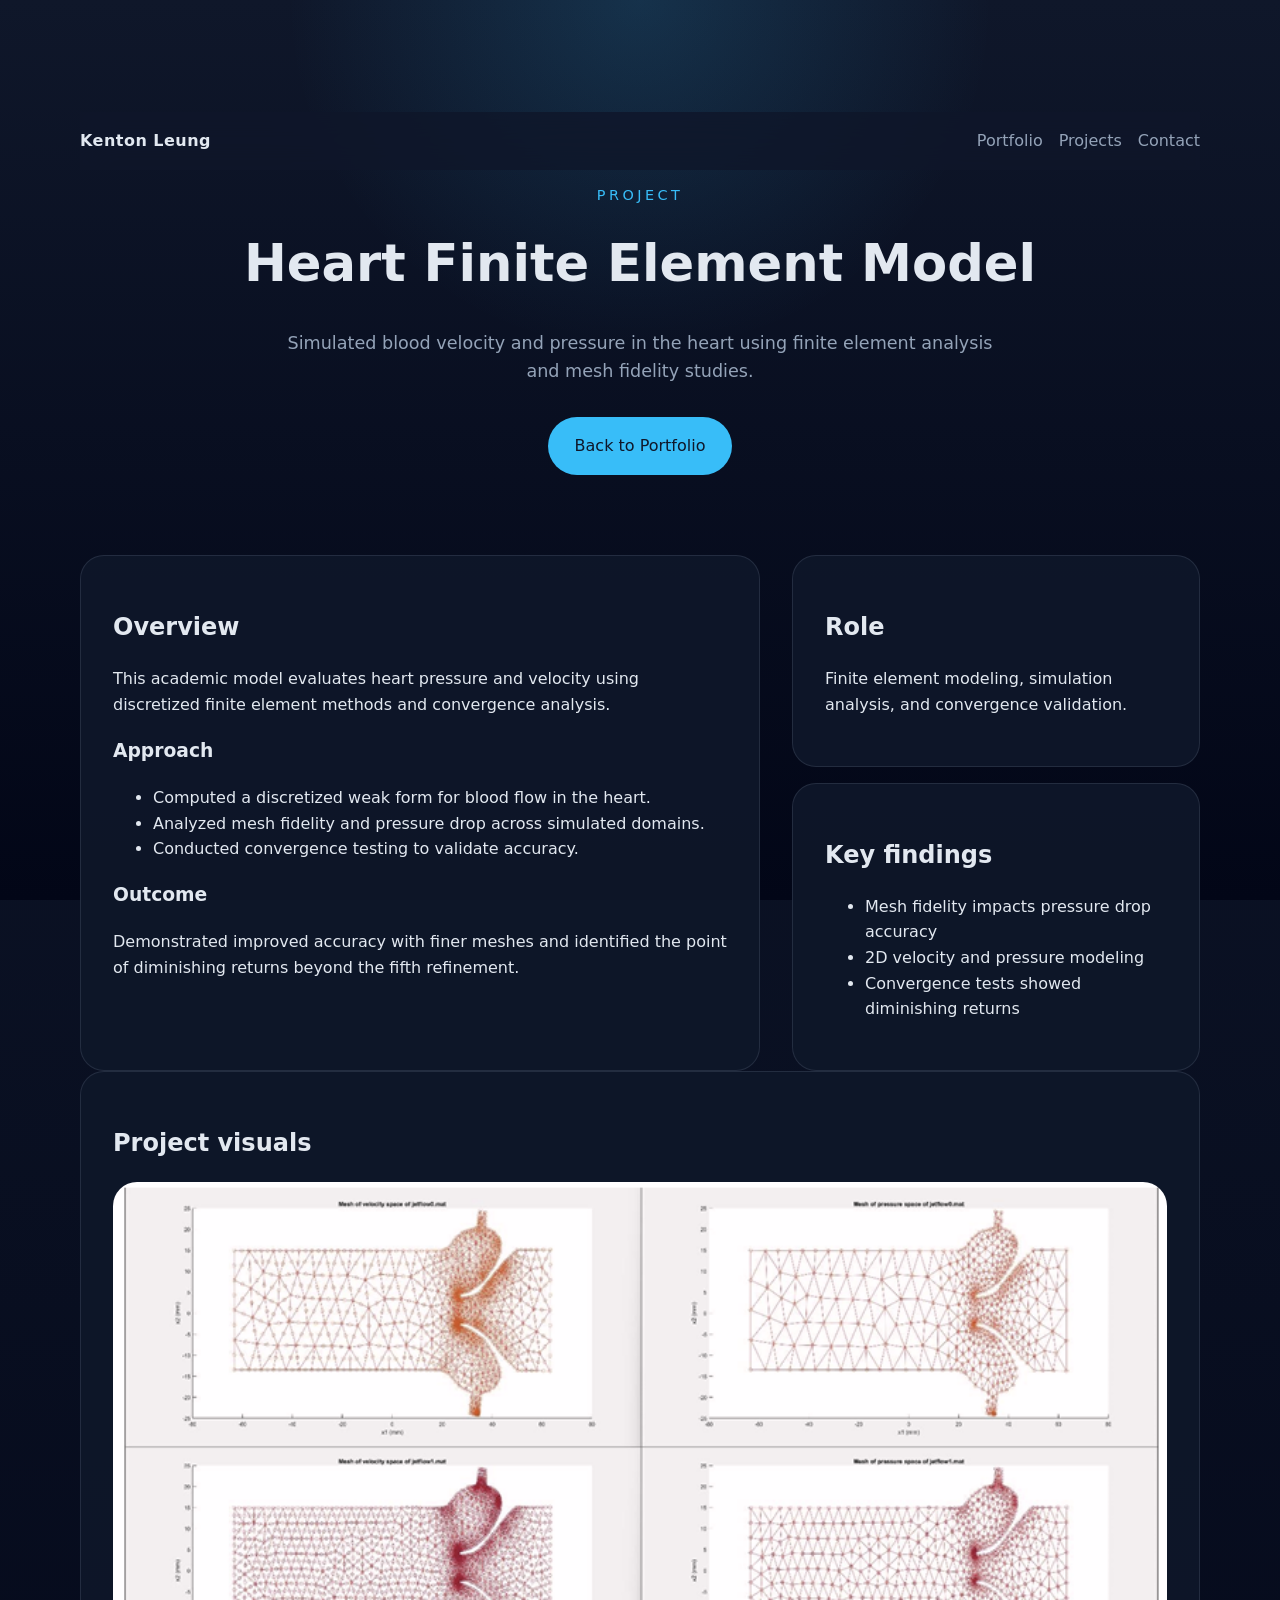
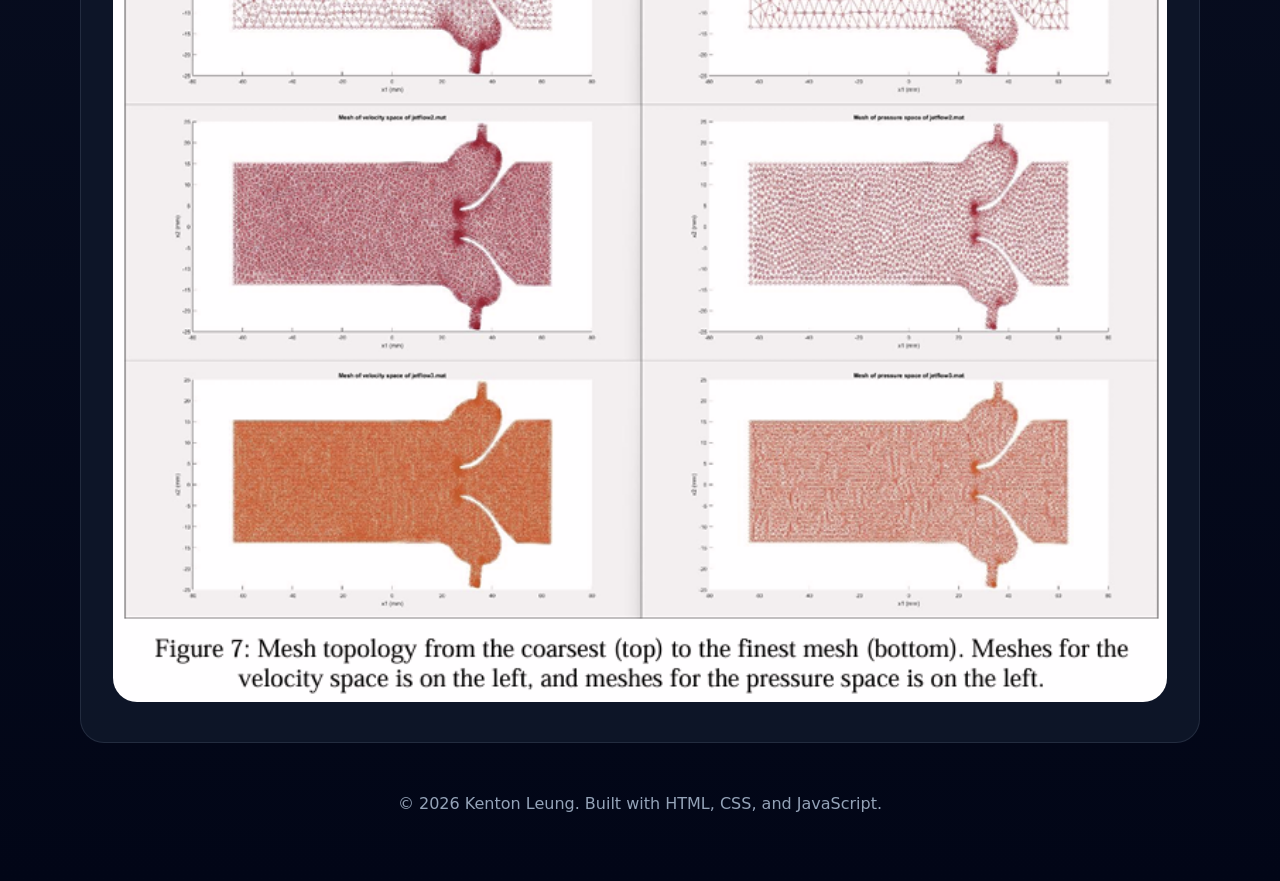
==== projects/finite-elements-heart-model.html @ 7d0602e3 "Initial portfolio website upload" ====
<!DOCTYPE html>
<html lang="en">
<head>
  <meta charset="UTF-8" />
  <meta name="viewport" content="width=device-width, initial-scale=1.0" />
  <title>Finite Elements Heart Model | Kenton Leung</title>
  <link rel="stylesheet" href="../styles.css" />
</head>
<body class="project-page">
  <header class="hero">
    <div class="container hero-top">
      <a class="logo" href="../index.html">Kenton Leung</a>
      <nav class="site-nav">
        <a href="../index.html">Portfolio</a>
        <a href="../index.html#projects">Projects</a>
        <a href="../index.html#contact">Contact</a>
      </nav>
    </div>
    <div class="container hero-copy">
      <p class="eyebrow">Project</p>
      <h1>Heart Finite Element Model</h1>
      <p class="headline">Simulated blood velocity and pressure in the heart using finite element analysis and mesh fidelity studies.</p>
      <div class="hero-actions">
        <a class="button primary" href="../index.html">Back to Portfolio</a>
      </div>
    </div>
  </header>
  <main class="container">
    <section class="project-detail">
      <div class="project-copy card">
        <h2>Overview</h2>
        <p>This academic model evaluates heart pressure and velocity using discretized finite element methods and convergence analysis.</p>
        <h3>Approach</h3>
        <ul>
          <li>Computed a discretized weak form for blood flow in the heart.</li>
          <li>Analyzed mesh fidelity and pressure drop across simulated domains.</li>
          <li>Conducted convergence testing to validate accuracy.</li>
        </ul>
        <h3>Outcome</h3>
        <p>Demonstrated improved accuracy with finer meshes and identified the point of diminishing returns beyond the fifth refinement.</p>
      </div>
      <aside class="project-sidebar">
        <div class="card">
          <h2>Role</h2>
          <p>Finite element modeling, simulation analysis, and convergence validation.</p>
        </div>
        <div class="card">
          <h2>Key findings</h2>
          <ul class="project-links">
            <li>Mesh fidelity impacts pressure drop accuracy</li>
            <li>2D velocity and pressure modeling</li>
            <li>Convergence tests showed diminishing returns</li>
          </ul>
        </div>
      </aside>
    </section>
    <section class="project-section card">
      <h2>Project visuals</h2>
      <img src="../ppt_images/slide11_shape3.png" alt="Heart finite element model" />
    </section>
  </main>
  <footer class="footer">
    <p>© 2026 Kenton Leung. Built with HTML, CSS, and JavaScript.</p>
  </footer>
  <script src="../script.js"></script>
</body>
</html>
---- styles.css ----
:root {
  color-scheme: dark;
  --bg: #0f172a;
  --surface: #111827;
  --surface-strong: #1f2937;
  --text: #e2e8f0;
  --muted: #94a3b8;
  --primary: #38bdf8;
  --primary-strong: #0ea5e9;
  --border: rgba(148, 163, 184, 0.16);
  --radius: 24px;
}

* {
  box-sizing: border-box;
}

html {
  scroll-behavior: smooth;
}

html, body {
  margin: 0;
  min-height: 100%;
  font-family: Inter, system-ui, -apple-system, BlinkMacSystemFont, "Segoe UI", sans-serif;
  background: radial-gradient(circle at top, rgba(56, 189, 248, 0.16), transparent 32%), linear-gradient(180deg, #0f172a 0%, #020617 100%);
  color: var(--text);
}

body {
  line-height: 1.6;
  background-attachment: fixed;
}

img {
  max-width: 100%;
}

button, a {
  font: inherit;
}

.container {
  width: min(1120px, calc(100% - 2rem));
  margin: 0 auto;
}

.hero {
  padding: 7rem 0 5rem;
  text-align: center;
}

.eyebrow {
  margin-bottom: 1rem;
  text-transform: uppercase;
  letter-spacing: 0.24em;
  color: var(--primary);
  font-size: 0.9rem;
}

h1 {
  font-size: clamp(3rem, 4vw, 5rem);
  margin: 0;
}

.headline {
  max-width: 720px;
  margin: 1.5rem auto 2rem;
  color: var(--muted);
  font-size: 1.1rem;
}

.hero-actions {
  display: inline-flex;
  gap: 1rem;
  flex-wrap: wrap;
  justify-content: center;
}

.button {
  display: inline-flex;
  align-items: center;
  justify-content: center;
  padding: 0.95rem 1.6rem;
  border-radius: 999px;
  border: 1px solid transparent;
  text-decoration: none;
  transition: transform 0.2s ease, background-color 0.2s ease, border-color 0.2s ease;
}

.button:hover {
  transform: translateY(-2px);
}

.hero-top {
  display: flex;
  justify-content: space-between;
  align-items: center;
  gap: 1rem;
  padding: 1rem 0;
  position: sticky;
  top: 0;
  z-index: 30;
  backdrop-filter: blur(16px);
  background: rgba(15, 23, 42, 0.82);
}

.site-nav {
  display: inline-flex;
  flex-wrap: wrap;
  gap: 1rem;
  justify-content: center;
}

.site-nav a {
  color: var(--muted);
  text-decoration: none;
  transition: color 0.2s ease;
}

.site-nav a:hover {
  color: var(--primary);
}

.logo {
  color: var(--text);
  text-decoration: none;
  font-weight: 700;
  letter-spacing: 0.03em;
}

.hero-copy {
  text-align: center;
}

.section-heading {
  margin-bottom: 1.5rem;
}

.section-heading h2 {
  margin-bottom: 0.5rem;
}

.section-heading p {
  color: var(--muted);
}

.primary {
  background: var(--primary);
  color: #0f172a;
}

.secondary {
  border-color: rgba(148, 163, 184, 0.32);
  color: var(--text);
}

.section-row {
  margin-bottom: 3rem;
}

.card {
  background: rgba(15, 23, 42, 0.92);
  border: 1px solid var(--border);
  border-radius: var(--radius);
  padding: 2rem;
}

.projects-grid {
  display: grid;
  grid-template-columns: repeat(auto-fit, minmax(260px, 1fr));
  gap: 1.5rem;
}

.project-card {
  padding: 0;
  border-radius: 24px;
  background: rgba(255, 255, 255, 0.04);
  border: 1px solid rgba(255, 255, 255, 0.07);
  overflow: hidden;
  box-shadow: 0 18px 40px rgba(0, 0, 0, 0.16);
  transition: transform 0.35s ease, border-color 0.35s ease, box-shadow 0.35s ease;
}

.project-card:hover {
  transform: translateY(-10px);
  border-color: rgba(56, 189, 248, 0.28);
  box-shadow: 0 28px 60px rgba(0, 0, 0, 0.22);
}

.project-card-link {
  display: block;
  color: inherit;
  text-decoration: none;
}

.project-image {
  display: block;
  width: 100%;
  height: 260px;
  object-fit: cover;
  transition: transform 0.4s ease;
}

.project-card:hover .project-image {
  transform: scale(1.05);
}

.project-card-content {
  padding: 1.6rem;
}

.project-card-content h3 {
  margin-top: 0;
}

.project-meta {
  display: flex;
  flex-wrap: wrap;
  gap: 0.5rem;
  margin-top: 1rem;
}

.project-meta span {
  background: rgba(56, 189, 248, 0.12);
  color: var(--primary);
  border-radius: 999px;
  padding: 0.45rem 0.85rem;
  font-size: 0.9rem;
}

.project-actions {
  margin-top: 1.25rem;
  display: flex;
  flex-wrap: wrap;
  gap: 0.75rem;
}

.project-actions a {
  display: inline-flex;
  align-items: center;
  justify-content: center;
  padding: 0.85rem 1rem;
  border-radius: 999px;
  border: 1px solid rgba(255, 255, 255, 0.1);
  color: var(--text);
  text-decoration: none;
  background: rgba(255,255,255,0.04);
  transition: background 0.2s ease, border-color 0.2s ease;
}

.project-actions a:hover {
  background: rgba(56, 189, 248, 0.14);
  border-color: rgba(56, 189, 248, 0.3);
}

.project-card h3 {
  margin-top: 0;
}

.project-detail {
  display: grid;
  grid-template-columns: 1.5fr 0.9fr;
  gap: 2rem;
}

.project-sidebar {
  display: grid;
  gap: 1rem;
}

.project-section {
  padding: 2rem;
}

.project-section img {
  width: 100%;
  border-radius: var(--radius);
}

.reveal {
  opacity: 0;
  transform: translateY(24px);
  transition: opacity 0.75s ease, transform 0.75s ease;
}

.visible {
  opacity: 1;
  transform: translateY(0);
}

.project-link {
  color: var(--primary);
  text-decoration: none;
}

.skills-list {
  list-style: none;
  margin: 1.5rem 0 0;
  padding: 0;
  display: grid;
  grid-template-columns: repeat(auto-fit, minmax(160px, 1fr));
  gap: 0.75rem;
}

.skills-list li {
  padding: 0.95rem 1rem;
  border-radius: 16px;
  background: rgba(30, 41, 59, 0.9);
  border: 1px solid rgba(148, 163, 184, 0.08);
}

.stats-grid {
  display: grid;
  grid-template-columns: repeat(auto-fit, minmax(160px, 1fr));
  gap: 1rem;
  margin-top: 1.25rem;
}

.stat {
  background: rgba(30, 41, 59, 0.9);
  border-radius: 20px;
  padding: 1.25rem;
  border: 1px solid rgba(148, 163, 184, 0.1);
}

.stat strong {
  display: block;
  font-size: 1.5rem;
  margin-bottom: 0.35rem;
}

.contact-card {
  display: grid;
  gap: 1.5rem;
  justify-items: start;
}

.footer {
  padding: 2rem 0 3rem;
  text-align: center;
  color: var(--muted);
}

@media (max-width: 900px) {
  .hero {
    padding-top: 4.5rem;
  }

  .hero-actions {
    width: 100%;
    justify-content: center;
  }

  .hero-top {
    flex-direction: column;
    align-items: flex-start;
  }

  .site-nav {
    justify-content: flex-start;
    width: 100%;
  }

  .project-image {
    height: 200px;
  }
}

@media (max-width: 900px) {
  .project-detail {
    grid-template-columns: 1fr;
  }
}

@media (max-width: 720px) {
  .hero-copy {
    padding: 0 1rem;
  }

  .project-detail {
    grid-template-columns: 1fr;
  }

  .project-card {
    margin: 0 auto;
  }
}
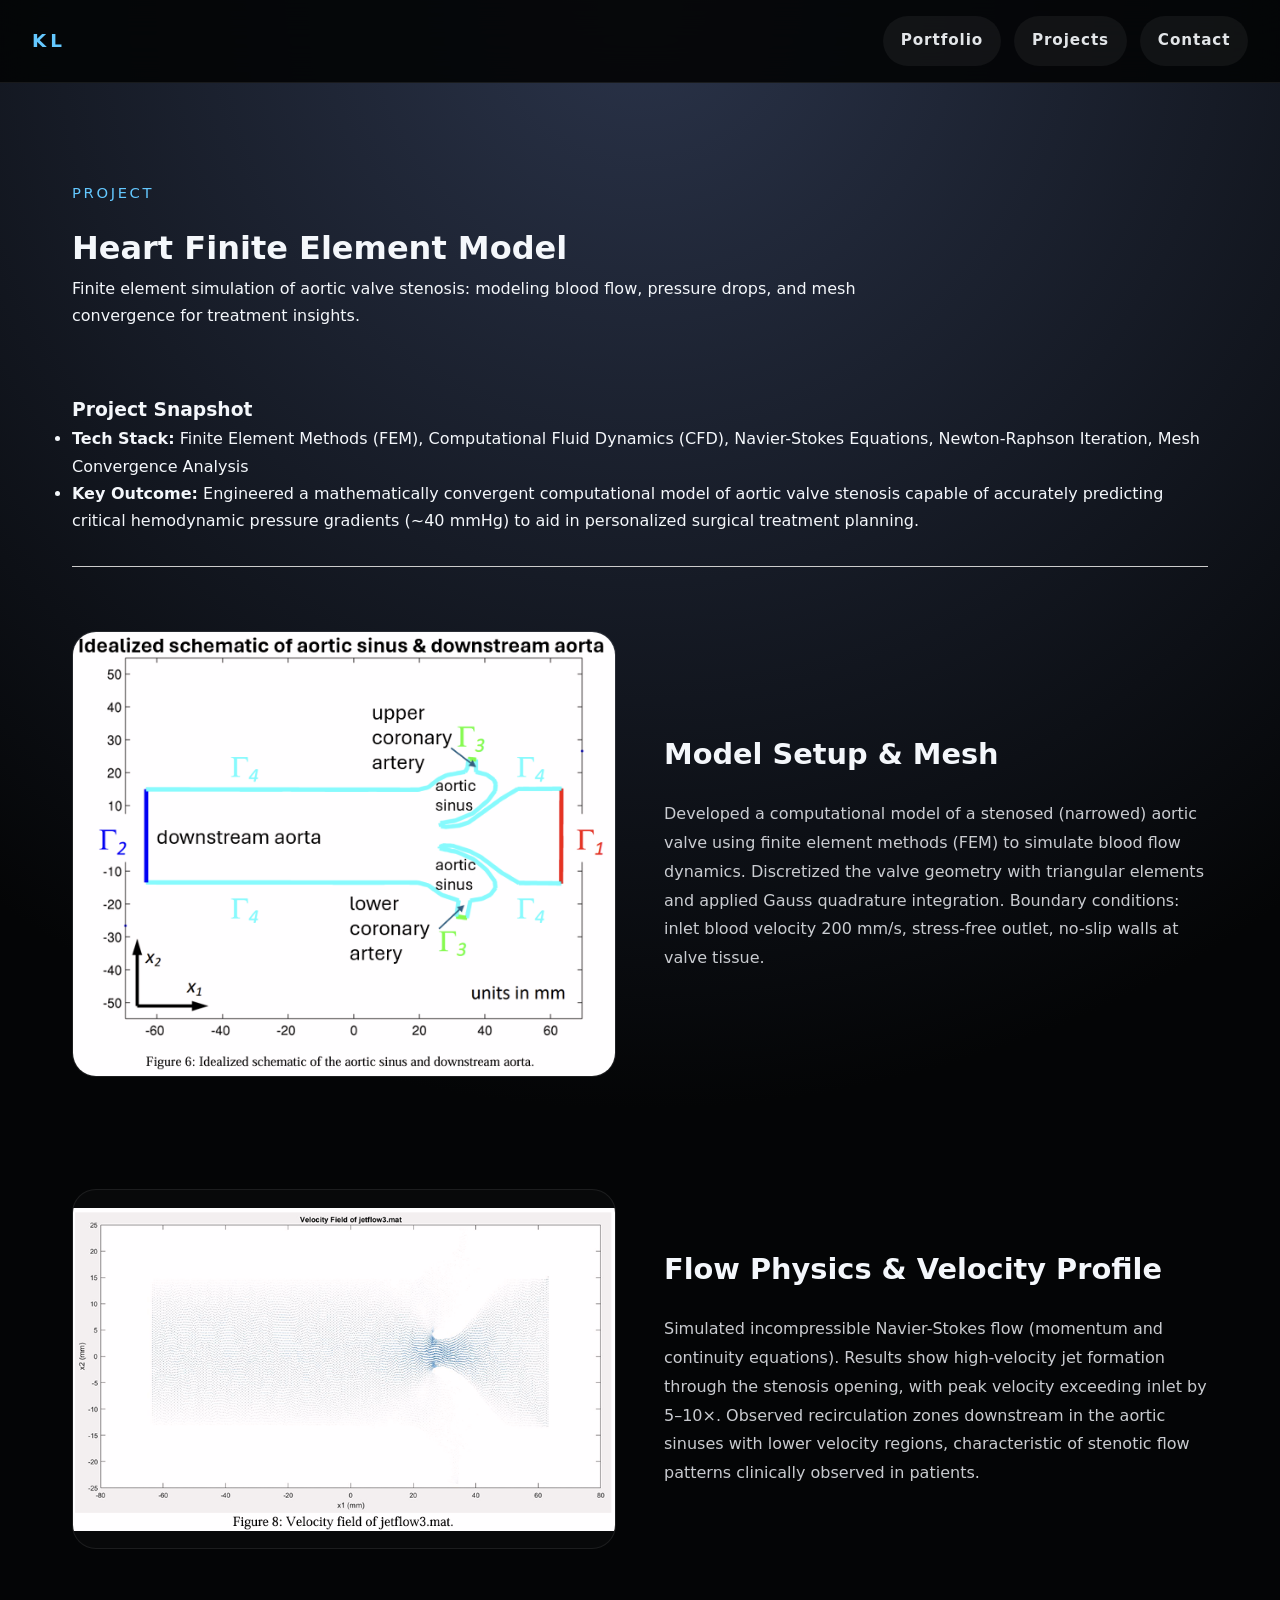
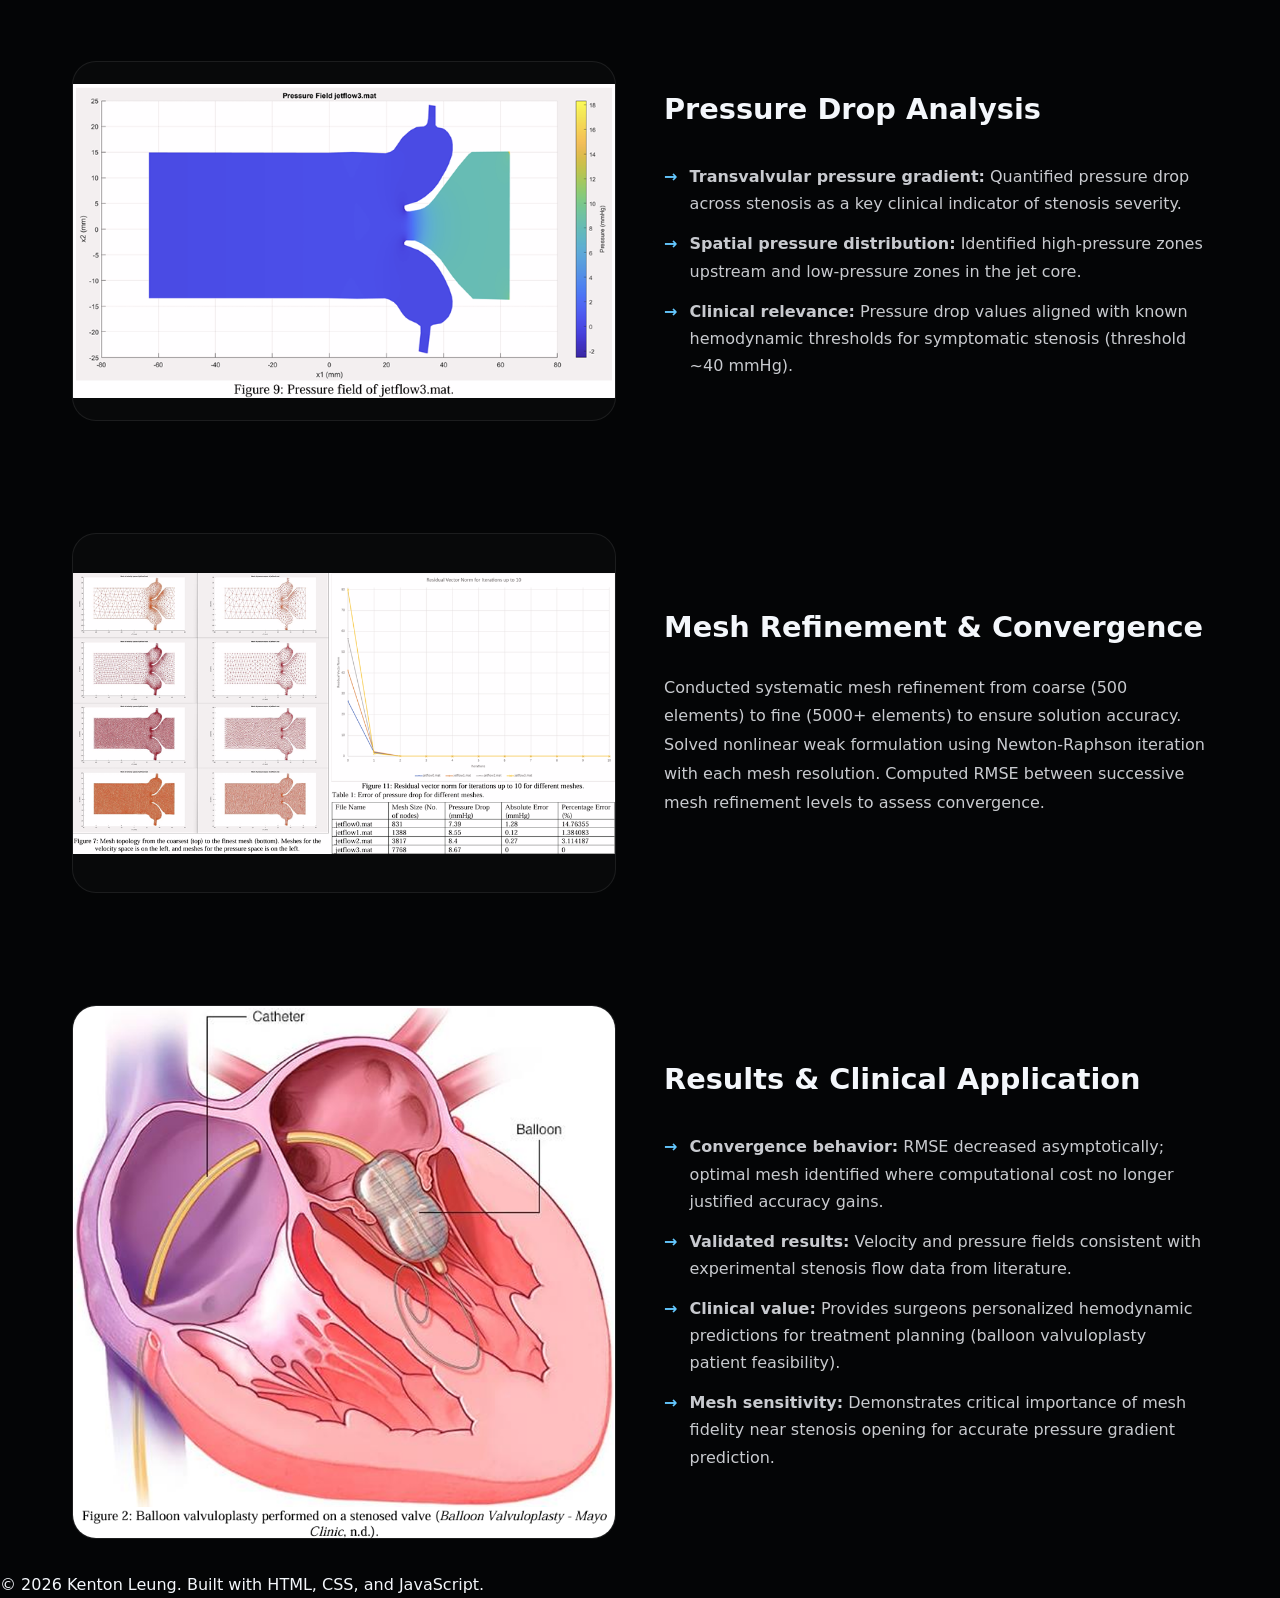
==== commit b3314f17: "Refactor project pages to presentation-style layout and update smart insole ML pipeline" ====
--- a/projects/finite-elements-heart-model.html
+++ b/projects/finite-elements-heart-model.html
@@ -7,56 +7,89 @@
   <link rel="stylesheet" href="../styles.css" />
 </head>
 <body class="project-page">
-  <header class="hero">
-    <div class="container hero-top">
-      <a class="logo" href="../index.html">Kenton Leung</a>
-      <nav class="site-nav">
-        <a href="../index.html">Portfolio</a>
-        <a href="../index.html#projects">Projects</a>
-        <a href="../index.html#contact">Contact</a>
-      </nav>
-    </div>
-    <div class="container hero-copy">
+  <header class="site-header">
+    <div class="site-brand"><a href="../index.html" style="color: inherit; text-decoration: none;">KL</a></div>
+    <nav class="site-nav">
+      <a href="../index.html">Portfolio</a>
+      <a href="../index.html#projects">Projects</a>
+      <a href="../index.html#contact">Contact</a>
+    </nav>
+  </header>
+  <main class="container">
+    <div style="margin-top: 6rem; margin-bottom: 4rem; max-width: 800px;">
       <p class="eyebrow">Project</p>
       <h1>Heart Finite Element Model</h1>
-      <p class="headline">Simulated blood velocity and pressure in the heart using finite element analysis and mesh fidelity studies.</p>
-      <div class="hero-actions">
-        <a class="button primary" href="../index.html">Back to Portfolio</a>
-      </div>
+      <p class="headline">Finite element simulation of aortic valve stenosis: modeling blood flow, pressure drops, and mesh convergence for treatment insights.</p>
     </div>
-  </header>
-  <main class="container">
-    <section class="project-detail">
-      <div class="project-copy card">
-        <h2>Overview</h2>
-        <p>This academic model evaluates heart pressure and velocity using discretized finite element methods and convergence analysis.</p>
-        <h3>Approach</h3>
-        <ul>
-          <li>Computed a discretized weak form for blood flow in the heart.</li>
-          <li>Analyzed mesh fidelity and pressure drop across simulated domains.</li>
-          <li>Conducted convergence testing to validate accuracy.</li>
-        </ul>
-        <h3>Outcome</h3>
-        <p>Demonstrated improved accuracy with finer meshes and identified the point of diminishing returns beyond the fifth refinement.</p>
-      </div>
-      <aside class="project-sidebar">
-        <div class="card">
-          <h2>Role</h2>
-          <p>Finite element modeling, simulation analysis, and convergence validation.</p>
+    
+    <section class="project-snapshot">
+      <h3>Project Snapshot</h3>
+      <ul>
+        <li><strong>Tech Stack:</strong> Finite Element Methods (FEM), Computational Fluid Dynamics (CFD), Navier-Stokes Equations, Newton-Raphson Iteration, Mesh Convergence Analysis</li>
+        <li><strong>Key Outcome:</strong> Engineered a mathematically convergent computational model of aortic valve stenosis capable of accurately predicting critical hemodynamic pressure gradients (~40 mmHg) to aid in personalized surgical treatment planning.</li>
+      </ul>
+      <hr style="margin: 2rem 0; border: none; border-top: 1px solid #ccc;" />
+    </section>
+
+    <section class="presentation-sections">
+      <article class="presentation-section">
+        <div class="presentation-visual">
+          <img src="../ppt_images/slide11_shape2.png" alt="Finite element mesh of stenosed aortic valve showing triangular elements and geometric refinement" loading="lazy" />
         </div>
-        <div class="card">
-          <h2>Key findings</h2>
-          <ul class="project-links">
-            <li>Mesh fidelity impacts pressure drop accuracy</li>
-            <li>2D velocity and pressure modeling</li>
-            <li>Convergence tests showed diminishing returns</li>
+        <div class="presentation-content">
+          <h3>Model Setup & Mesh</h3>
+          <p>Developed a computational model of a stenosed (narrowed) aortic valve using finite element methods (FEM) to simulate blood flow dynamics. Discretized the valve geometry with triangular elements and applied Gauss quadrature integration. Boundary conditions: inlet blood velocity 200 mm/s, stress-free outlet, no-slip walls at valve tissue.</p>
+        </div>
+      </article>
+
+      <article class="presentation-section">
+        <div class="presentation-visual">
+          <img src="../ppt_images/slide11_shape3.png" alt="Velocity field streamlines through stenosed aortic valve showing jet formation and acceleration" loading="lazy" />
+        </div>
+        <div class="presentation-content">
+          <h3>Flow Physics & Velocity Profile</h3>
+          <p>Simulated incompressible Navier-Stokes flow (momentum and continuity equations). Results show high-velocity jet formation through the stenosis opening, with peak velocity exceeding inlet by 5–10×. Observed recirculation zones downstream in the aortic sinuses with lower velocity regions, characteristic of stenotic flow patterns clinically observed in patients.</p>
+        </div>
+      </article>
+
+      <article class="presentation-section">
+        <div class="presentation-visual">
+          <img src="../ppt_images/slide11_shape4.png" alt="Pressure distribution heatmap showing pressure drop across stenosis and pressure recovery in aorta" loading="lazy" />
+        </div>
+        <div class="presentation-content">
+          <h3>Pressure Drop Analysis</h3>
+          <ul>
+            <li><strong>Transvalvular pressure gradient:</strong> Quantified pressure drop across stenosis as a key clinical indicator of stenosis severity.</li>
+            <li><strong>Spatial pressure distribution:</strong> Identified high-pressure zones upstream and low-pressure zones in the jet core.</li>
+            <li><strong>Clinical relevance:</strong> Pressure drop values aligned with known hemodynamic thresholds for symptomatic stenosis (threshold ~40 mmHg).</li>
           </ul>
         </div>
-      </aside>
-    </section>
-    <section class="project-section card">
-      <h2>Project visuals</h2>
-      <img src="../ppt_images/slide11_shape3.png" alt="Heart finite element model" />
+      </article>
+
+      <article class="presentation-section">
+        <div class="presentation-visual">
+          <img src="../ppt_images/slide11_shape5.png" alt="Mesh refinement convergence study showing coarse, medium, and fine mesh element sizes" loading="lazy" />
+        </div>
+        <div class="presentation-content">
+          <h3>Mesh Refinement & Convergence</h3>
+          <p>Conducted systematic mesh refinement from coarse (500 elements) to fine (5000+ elements) to ensure solution accuracy. Solved nonlinear weak formulation using Newton-Raphson iteration with each mesh resolution. Computed RMSE between successive mesh refinement levels to assess convergence.</p>
+        </div>
+      </article>
+
+      <article class="presentation-section">
+        <div class="presentation-visual">
+          <img src="../ppt_images/slide11_shape8.png" alt="Convergence plot showing RMSE decrease with mesh refinement and identification of optimal element size" loading="lazy" />
+        </div>
+        <div class="presentation-content">
+          <h3>Results & Clinical Application</h3>
+          <ul>
+            <li><strong>Convergence behavior:</strong> RMSE decreased asymptotically; optimal mesh identified where computational cost no longer justified accuracy gains.</li>
+            <li><strong>Validated results:</strong> Velocity and pressure fields consistent with experimental stenosis flow data from literature.</li>
+            <li><strong>Clinical value:</strong> Provides surgeons personalized hemodynamic predictions for treatment planning (balloon valvuloplasty patient feasibility).</li>
+            <li><strong>Mesh sensitivity:</strong> Demonstrates critical importance of mesh fidelity near stenosis opening for accurate pressure gradient prediction.</li>
+          </ul>
+        </div>
+      </article>
     </section>
   </main>
   <footer class="footer">
@@ -64,4 +97,4 @@
   </footer>
   <script src="../script.js"></script>
 </body>
-</html>
+</html>
--- a/styles.css
+++ b/styles.css
@@ -1,389 +1,834 @@
-:root {
-  color-scheme: dark;
-  --bg: #0f172a;
-  --surface: #111827;
-  --surface-strong: #1f2937;
-  --text: #e2e8f0;
-  --muted: #94a3b8;
-  --primary: #38bdf8;
-  --primary-strong: #0ea5e9;
-  --border: rgba(148, 163, 184, 0.16);
-  --radius: 24px;
-}
-
 * {
+  margin: 0;
+  padding: 0;
   box-sizing: border-box;
 }
 
 html {
   scroll-behavior: smooth;
-}
-
-html, body {
-  margin: 0;
-  min-height: 100%;
-  font-family: Inter, system-ui, -apple-system, BlinkMacSystemFont, "Segoe UI", sans-serif;
-  background: radial-gradient(circle at top, rgba(56, 189, 248, 0.16), transparent 32%), linear-gradient(180deg, #0f172a 0%, #020617 100%);
-  color: var(--text);
+  overflow-x: hidden;
 }
 
 body {
-  line-height: 1.6;
-  background-attachment: fixed;
+  font-family: Inter, system-ui, sans-serif;
+  background: radial-gradient(circle at top, rgba(24, 34, 58, 0.92), #040506 34%);
+  color: #f4f7fb;
+  line-height: 1.7;
+  min-height: 100vh;
+  overflow-x: hidden;
 }
 
 img {
+  display: block;
   max-width: 100%;
 }
 
-button, a {
+a {
+  color: inherit;
+}
+
+button,
+input,
+textarea {
   font: inherit;
 }
 
-.container {
-  width: min(1120px, calc(100% - 2rem));
-  margin: 0 auto;
+.ambient-layer {
+  position: fixed;
+  inset: 0;
+  pointer-events: none;
+  z-index: -1;
+  overflow: hidden;
+}
+
+.ambient-dot {
+  position: absolute;
+  border-radius: 50%;
+  filter: blur(30px);
+  opacity: 0.6;
+}
+
+.ambient-dot.dot-a {
+  width: 340px;
+  height: 340px;
+  background: rgba(100, 200, 255, 0.18);
+  top: 10%;
+  left: 8%;
+}
+
+.ambient-dot.dot-b {
+  width: 260px;
+  height: 260px;
+  background: rgba(255, 255, 255, 0.1);
+  top: 35%;
+  right: 12%;
+}
+
+.ambient-dot.dot-c {
+  width: 420px;
+  height: 420px;
+  background: rgba(0, 212, 255, 0.12);
+  bottom: 5%;
+  left: 20%;
+}
+
+.site-header {
+  position: sticky;
+  top: 0;
+  z-index: 50;
+  display: flex;
+  justify-content: space-between;
+  align-items: center;
+  padding: 1rem 2rem;
+  background: rgba(4, 5, 6, 0.92);
+  border-bottom: 1px solid rgba(255, 255, 255, 0.08);
+  backdrop-filter: blur(18px);
+}
+
+.site-brand {
+  font-size: 1.15rem;
+  font-weight: 800;
+  letter-spacing: 0.22em;
+  color: #64c8ff;
+}
+
+.site-nav {
+  display: flex;
+  gap: 2rem;
+}
+
+.site-nav a {
+  color: rgba(244, 247, 251, 0.82);
+  text-decoration: none;
+  font-size: 0.95rem;
+  font-weight: 600;
+  transition: color 0.2s ease;
+}
+
+.site-nav a:hover {
+  color: #ffffff;
 }
 
 .hero {
-  padding: 7rem 0 5rem;
-  text-align: center;
+  min-height: calc(100vh - 82px);
+  display: grid;
+  grid-template-columns: 1.1fr 0.9fr;
+  align-items: center;
+  gap: 3rem;
+  padding: 3rem 2rem 4rem;
+  position: relative;
+  overflow: hidden;
+}
+
+.hero::before {
+  content: '';
+  position: absolute;
+  inset: 0;
+  background: radial-gradient(circle at top left, rgba(100, 200, 255, 0.16), transparent 28%),
+    radial-gradient(circle at bottom right, rgba(0, 212, 255, 0.06), transparent 30%);
+  pointer-events: none;
+}
+
+.hero-copy {
+  max-width: 720px;
 }
 
 .eyebrow {
+  display: inline-flex;
   margin-bottom: 1rem;
+  color: #64c8ff;
+  font-size: 0.92rem;
+  letter-spacing: 0.18em;
   text-transform: uppercase;
-  letter-spacing: 0.24em;
-  color: var(--primary);
-  font-size: 0.9rem;
-}
-
-h1 {
-  font-size: clamp(3rem, 4vw, 5rem);
-  margin: 0;
-}
-
-.headline {
-  max-width: 720px;
-  margin: 1.5rem auto 2rem;
-  color: var(--muted);
-  font-size: 1.1rem;
+}
+
+.hero-copy h1 {
+  font-size: clamp(3rem, 5vw, 4.6rem);
+  line-height: 1.02;
+  margin-bottom: 1.4rem;
+}
+
+.hero-copy p {
+  font-size: 1.05rem;
+  color: rgba(244, 247, 251, 0.78);
+  max-width: 760px;
+  margin-bottom: 2rem;
 }
 
 .hero-actions {
-  display: inline-flex;
+  display: flex;
   gap: 1rem;
   flex-wrap: wrap;
-  justify-content: center;
 }
 
 .button {
   display: inline-flex;
   align-items: center;
   justify-content: center;
-  padding: 0.95rem 1.6rem;
+  padding: 0.95rem 1.8rem;
   border-radius: 999px;
-  border: 1px solid transparent;
   text-decoration: none;
-  transition: transform 0.2s ease, background-color 0.2s ease, border-color 0.2s ease;
+  font-weight: 700;
+  transition: transform 0.2s ease, box-shadow 0.2s ease;
+}
+
+.button-primary {
+  background: linear-gradient(135deg, #64c8ff, #00d4ff);
+  color: #050608;
+}
+
+.button-secondary {
+  border: 1px solid rgba(255, 255, 255, 0.16);
+  color: #f4f7fb;
+  background: rgba(255, 255, 255, 0.04);
 }
 
 .button:hover {
   transform: translateY(-2px);
-}
-
-.hero-top {
+  box-shadow: 0 18px 40px rgba(0, 0, 0, 0.18);
+}
+
+.container {
+  width: min(1200px, 100%);
+  margin: 0 auto;
+  padding: 0 2rem;
+}
+
+.hero {
+  min-height: calc(100vh - 82px);
+  display: grid;
+  place-items: center;
+  padding: 3rem 2rem 4rem;
+  position: relative;
+  overflow: hidden;
+}
+
+.hero::before {
+  content: '';
+  position: absolute;
+  inset: 0;
+  background: radial-gradient(circle at top left, rgba(100, 200, 255, 0.16), transparent 28%),
+    radial-gradient(circle at bottom right, rgba(0, 212, 255, 0.12), transparent 25%);
+  pointer-events: none;
+  opacity: 0.8;
+}
+
+.hero::after {
+  content: '';
+  position: absolute;
+  left: 50%;
+  top: 50%;
+  width: 650px;
+  height: 650px;
+  transform: translate(-50%, -45%);
+  background: radial-gradient(circle, rgba(100, 200, 255, 0.08), transparent 65%);
+  filter: blur(70px);
+  pointer-events: none;
+}
+
+.hero-copy,
+.hero-card {
+  position: relative;
+  z-index: 1;
+}
+
+.hero-visual {
+  margin-top: 3rem;
+  max-width: 500px;
+}
+
+
+.hero-card {
+  padding: 2.6rem;
+  background: rgba(6, 9, 15, 0.84);
+  border: 1px solid rgba(100, 200, 255, 0.16);
+  border-radius: 38px;
+  box-shadow: 0 40px 120px rgba(0, 0, 0, 0.2);
+  backdrop-filter: blur(20px);
+}
+
+.hero-card p {
+  text-transform: uppercase;
+  letter-spacing: 0.22em;
+  font-size: 0.8rem;
+  color: rgba(100, 200, 255, 0.9);
+  margin-bottom: 1rem;
+}
+
+.hero-card h2 {
+  font-size: 1.8rem;
+  margin-bottom: 0.8rem;
+}
+
+.hero-card span {
+  color: rgba(255, 255, 255, 0.72);
+  font-size: 0.95rem;
+}
+
+.section {
+  padding: 7rem 2rem;
+  position: relative;
+  overflow: hidden;
+}
+
+.section::before {
+  content: '';
+  position: absolute;
+  inset: 0;
+  background: radial-gradient(circle at 15% 20%, rgba(100, 200, 255, 0.08), transparent 24%),
+    radial-gradient(circle at 80% 60%, rgba(255, 255, 255, 0.04), transparent 24%);
+  pointer-events: none;
+}
+
+.section-inner {
+  max-width: 1200px;
+  margin: 0 auto;
+  position: relative;
+  z-index: 1;
+}
+
+.section h2 {
+  font-size: clamp(2.8rem, 4vw, 3.4rem);
+  margin-bottom: 1rem;
+}
+
+.section p {
+  color: rgba(244, 247, 251, 0.78);
+  margin-bottom: 2rem;
+  max-width: 760px;
+}
+
+.section-about .section-inner {
+  display: grid;
+  grid-template-columns: 1.2fr 0.8fr;
+  gap: 3rem;
+  align-items: center;
+}
+
+.about-cards {
+  display: grid;
+  gap: 1rem;
+}
+
+.info-card {
+  padding: 1.6rem;
+  background: rgba(255, 255, 255, 0.04);
+  border: 1px solid rgba(255, 255, 255, 0.08);
+  border-radius: 20px;
+}
+
+.info-card strong {
+  display: block;
+  font-size: 2rem;
+  margin-bottom: 0.5rem;
+  color: #64c8ff;
+}
+
+.info-card span {
+  color: rgba(244, 247, 251, 0.72);
+}
+
+.section-work .section-header {
+  margin-bottom: 3rem;
+  position: sticky;
+  top: 92px;
+  padding: 1rem 0;
+  z-index: 10;
+  backdrop-filter: blur(18px);
+  background: rgba(4, 5, 6, 0.86);
+  border-radius: 24px;
+}
+
+.project-grid {
+  display: grid;
+  grid-template-columns: repeat(2, minmax(0, 1fr));
+  gap: 2rem;
+}
+
+.project-card {
+  display: grid;
+  grid-template-rows: auto 1fr;
+  gap: 1.4rem;
+  background: rgba(6, 9, 15, 0.88);
+  border: 1px solid rgba(255, 255, 255, 0.12);
+  border-radius: 32px;
+  overflow: hidden;
+  transition: transform 0.28s ease, border-color 0.28s ease, box-shadow 0.28s ease;
+}
+
+.project-card:hover {
+  transform: translateY(-6px);
+  border-color: rgba(100, 200, 255, 0.48);
+  box-shadow: 0 30px 80px rgba(0, 0, 0, 0.24);
+}
+
+.project-image {
+  min-height: 260px;
+  background: linear-gradient(180deg, rgba(10, 16, 28, 1) 0%, rgba(12, 18, 32, 0.95) 100%);
+  position: relative;
+  overflow: hidden;
+}
+
+.project-image img {
+  width: 100%;
+  height: 100%;
+  object-fit: cover;
+  transition: transform 0.8s ease;
+}
+
+.project-card:hover .project-image img {
+  transform: scale(1.06) rotate(0.4deg);
+}
+
+.project-copy {
+  padding: 1.8rem 2rem 2.2rem;
+}
+
+.project-label {
+  display: inline-flex;
+  padding: 0.4rem 0.85rem;
+  border-radius: 999px;
+  font-size: 0.78rem;
+  letter-spacing: 0.12em;
+  text-transform: uppercase;
+  color: #64c8ff;
+  background: rgba(100, 200, 255, 0.08);
+  margin-bottom: 1rem;
+}
+
+.project-copy h3 {
+  font-size: 1.6rem;
+  margin-bottom: 1rem;
+}
+
+.project-copy p {
+  color: rgba(244, 247, 251, 0.78);
+  margin-bottom: 1.5rem;
+}
+
+.project-copy a {
+  color: #64c8ff;
+  font-weight: 700;
+}
+
+.project-page header.hero {
+  min-height: 84vh;
+  display: grid;
+  gap: 2rem;
+  padding: 4rem 0 4rem;
+  position: relative;
+  background: linear-gradient(180deg, rgba(7, 11, 19, 0.95) 0%, rgba(7, 11, 19, 0.85) 100%);
+}
+
+.project-page header.hero::before {
+  content: '';
+  position: absolute;
+  inset: 0;
+  pointer-events: none;
+  background: radial-gradient(circle at top left, rgba(100, 200, 255, 0.14), transparent 20%),
+    radial-gradient(circle at bottom right, rgba(255, 255, 255, 0.06), transparent 18%);
+}
+
+.project-page .hero-top {
   display: flex;
+  align-items: center;
   justify-content: space-between;
-  align-items: center;
-  gap: 1rem;
-  padding: 1rem 0;
-  position: sticky;
-  top: 0;
-  z-index: 30;
-  backdrop-filter: blur(16px);
-  background: rgba(15, 23, 42, 0.82);
-}
-
-.site-nav {
-  display: inline-flex;
-  flex-wrap: wrap;
-  gap: 1rem;
-  justify-content: center;
-}
-
-.site-nav a {
-  color: var(--muted);
+  gap: 1.5rem;
+  padding-bottom: 1.5rem;
+  border-bottom: 1px solid rgba(255, 255, 255, 0.06);
+}
+
+.project-page .logo {
+  color: #ffffff;
+  font-size: 1rem;
+  font-weight: 700;
+  letter-spacing: 0.22em;
+  text-transform: uppercase;
   text-decoration: none;
-  transition: color 0.2s ease;
-}
-
-.site-nav a:hover {
-  color: var(--primary);
-}
-
-.logo {
-  color: var(--text);
-  text-decoration: none;
-  font-weight: 700;
-  letter-spacing: 0.03em;
-}
-
-.hero-copy {
-  text-align: center;
-}
-
-.section-heading {
-  margin-bottom: 1.5rem;
-}
-
-.section-heading h2 {
-  margin-bottom: 0.5rem;
-}
-
-.section-heading p {
-  color: var(--muted);
-}
-
-.primary {
-  background: var(--primary);
-  color: #0f172a;
-}
-
-.secondary {
-  border-color: rgba(148, 163, 184, 0.32);
-  color: var(--text);
-}
-
-.section-row {
-  margin-bottom: 3rem;
-}
-
-.card {
-  background: rgba(15, 23, 42, 0.92);
-  border: 1px solid var(--border);
-  border-radius: var(--radius);
-  padding: 2rem;
-}
-
-.projects-grid {
-  display: grid;
-  grid-template-columns: repeat(auto-fit, minmax(260px, 1fr));
-  gap: 1.5rem;
-}
-
-.project-card {
-  padding: 0;
-  border-radius: 24px;
-  background: rgba(255, 255, 255, 0.04);
-  border: 1px solid rgba(255, 255, 255, 0.07);
-  overflow: hidden;
-  box-shadow: 0 18px 40px rgba(0, 0, 0, 0.16);
-  transition: transform 0.35s ease, border-color 0.35s ease, box-shadow 0.35s ease;
-}
-
-.project-card:hover {
-  transform: translateY(-10px);
-  border-color: rgba(56, 189, 248, 0.28);
-  box-shadow: 0 28px 60px rgba(0, 0, 0, 0.22);
-}
-
-.project-card-link {
-  display: block;
-  color: inherit;
-  text-decoration: none;
-}
-
-.project-image {
-  display: block;
-  width: 100%;
-  height: 260px;
-  object-fit: cover;
-  transition: transform 0.4s ease;
-}
-
-.project-card:hover .project-image {
-  transform: scale(1.05);
-}
-
-.project-card-content {
-  padding: 1.6rem;
-}
-
-.project-card-content h3 {
-  margin-top: 0;
-}
-
-.project-meta {
+}
+
+.project-page .site-nav {
   display: flex;
   flex-wrap: wrap;
-  gap: 0.5rem;
-  margin-top: 1rem;
-}
-
-.project-meta span {
-  background: rgba(56, 189, 248, 0.12);
-  color: var(--primary);
-  border-radius: 999px;
-  padding: 0.45rem 0.85rem;
-  font-size: 0.9rem;
-}
-
-.project-actions {
-  margin-top: 1.25rem;
-  display: flex;
-  flex-wrap: wrap;
-  gap: 0.75rem;
-}
-
-.project-actions a {
+  gap: 0.85rem;
+}
+
+.project-page .site-nav a {
   display: inline-flex;
   align-items: center;
   justify-content: center;
-  padding: 0.85rem 1rem;
+  padding: 0.75rem 1.1rem;
   border-radius: 999px;
-  border: 1px solid rgba(255, 255, 255, 0.1);
-  color: var(--text);
+  background: rgba(255, 255, 255, 0.05);
+  color: rgba(244, 247, 251, 0.92);
   text-decoration: none;
-  background: rgba(255,255,255,0.04);
-  transition: background 0.2s ease, border-color 0.2s ease;
-}
-
-.project-actions a:hover {
-  background: rgba(56, 189, 248, 0.14);
-  border-color: rgba(56, 189, 248, 0.3);
-}
-
-.project-card h3 {
-  margin-top: 0;
-}
-
-.project-detail {
-  display: grid;
-  grid-template-columns: 1.5fr 0.9fr;
-  gap: 2rem;
-}
-
-.project-sidebar {
+  font-weight: 600;
+  letter-spacing: 0.06em;
+  transition: transform 0.2s ease, background-color 0.2s ease, color 0.2s ease;
+}
+
+.project-page .site-nav a:hover {
+  color: #ffffff;
+  background: rgba(100, 200, 255, 0.16);
+  transform: translateY(-1px);
+}
+
+.project-page .hero-copy {
+  max-width: 760px;
+}
+
+.project-page .hero-copy h1 {
+  font-size: clamp(3rem, 5vw, 4.8rem);
+  line-height: 1.03;
+  margin-bottom: 1.2rem;
+}
+
+.project-page .hero-copy .headline {
+  color: rgba(244, 247, 251, 0.78);
+  font-size: 1.05rem;
+  margin-bottom: 2rem;
+}
+
+.project-page .project-detail {
+  display: grid;
+  grid-template-columns: minmax(0, 1fr) 340px;
+  gap: 2.5rem;
+  align-items: flex-start;
+  margin-bottom: 2.5rem;
+}
+
+.project-page .project-sidebar {
   display: grid;
   gap: 1rem;
 }
 
-.project-section {
+.project-page .project-sidebar .card {
+  padding: 1.75rem;
+}
+
+.project-page .project-section.card {
   padding: 2rem;
-}
-
-.project-section img {
+  border-radius: 28px;
+}
+
+.project-page .project-section h2 {
+  margin-bottom: 1.25rem;
+}
+
+.project-page .project-visual-grid {
+  display: grid;
+  grid-template-columns: repeat(2, minmax(0, 1fr));
+  gap: 1rem;
+}
+
+.project-page .project-visual-grid img {
+  aspect-ratio: 4 / 3;
+}
+
+.project-page .project-section img {
+  height: auto;
+}
+
+@media (max-width: 960px) {
+  .project-page header.hero {
+    padding-top: 3rem;
+  }
+
+  .project-page .hero-top,
+  .project-page .project-detail,
+  .project-page .project-visual-grid {
+    grid-template-columns: 1fr;
+  }
+
+  .project-page .project-detail {
+    gap: 1.5rem;
+  }
+}
+
+.project-visual-grid {
+  display: grid;
+  grid-template-columns: repeat(2, minmax(0, 1fr));
+  gap: 1rem;
+}
+
+.project-visual-grid img {
   width: 100%;
-  border-radius: var(--radius);
-}
-
-.reveal {
-  opacity: 0;
-  transform: translateY(24px);
-  transition: opacity 0.75s ease, transform 0.75s ease;
-}
-
-.visible {
-  opacity: 1;
-  transform: translateY(0);
-}
-
-.project-link {
-  color: var(--primary);
-  text-decoration: none;
-}
-
-.skills-list {
-  list-style: none;
-  margin: 1.5rem 0 0;
-  padding: 0;
-  display: grid;
-  grid-template-columns: repeat(auto-fit, minmax(160px, 1fr));
-  gap: 0.75rem;
-}
-
-.skills-list li {
-  padding: 0.95rem 1rem;
-  border-radius: 16px;
-  background: rgba(30, 41, 59, 0.9);
-  border: 1px solid rgba(148, 163, 184, 0.08);
-}
-
-.stats-grid {
-  display: grid;
-  grid-template-columns: repeat(auto-fit, minmax(160px, 1fr));
+  height: auto;
+  object-fit: cover;
+  border-radius: 20px;
+  border: 1px solid rgba(255, 255, 255, 0.08);
+}
+
+@media (max-width: 760px) {
+  .project-visual-grid {
+    grid-template-columns: 1fr;
+  }
+}
+
+.section-skills {
+  background: rgba(100, 200, 255, 0.05);
+}
+
+.skills-grid {
+  display: grid;
+  grid-template-columns: repeat(4, minmax(0, 1fr));
   gap: 1rem;
-  margin-top: 1.25rem;
-}
-
-.stat {
-  background: rgba(30, 41, 59, 0.9);
-  border-radius: 20px;
-  padding: 1.25rem;
-  border: 1px solid rgba(148, 163, 184, 0.1);
-}
-
-.stat strong {
+}
+
+.skill-pill {
+  padding: 1.2rem 1.4rem;
+  border-radius: 14px;
+  border: 1px solid rgba(255, 255, 255, 0.08);
+  background: rgba(255, 255, 255, 0.03);
+  color: rgba(244, 247, 251, 0.88);
+  font-weight: 600;
+}
+
+.section-contact {
+  background: rgba(255, 255, 255, 0.02);
+}
+
+.contact-grid {
+  display: grid;
+  grid-template-columns: repeat(3, minmax(0, 1fr));
+  gap: 1rem;
+}
+
+.contact-grid a {
   display: block;
-  font-size: 1.5rem;
-  margin-bottom: 0.35rem;
-}
-
-.contact-card {
-  display: grid;
-  gap: 1.5rem;
-  justify-items: start;
-}
-
-.footer {
-  padding: 2rem 0 3rem;
+  padding: 1.4rem 1.6rem;
+  border-radius: 18px;
+  border: 1px solid rgba(255, 255, 255, 0.08);
+  background: rgba(255, 255, 255, 0.04);
+  font-weight: 600;
   text-align: center;
-  color: var(--muted);
-}
-
-@media (max-width: 900px) {
+  transition: transform 0.2s ease, border-color 0.2s ease;
+}
+
+.contact-grid a:hover {
+  transform: translateY(-2px);
+  border-color: rgba(100, 200, 255, 0.28);
+}
+
+.site-footer {
+  padding: 2rem;
+  text-align: center;
+  color: rgba(244, 247, 251, 0.62);
+  border-top: 1px solid rgba(255, 255, 255, 0.08);
+}
+
+@media (max-width: 960px) {
+  .site-nav {
+    gap: 1rem;
+  }
+
   .hero {
-    padding-top: 4.5rem;
-  }
-
-  .hero-actions {
+    padding-top: 2rem;
+  }
+
+  .hero-content,
+  .section-about .section-inner,
+  .project-grid,
+  .skills-grid,
+  .contact-grid {
+    grid-template-columns: 1fr;
+  }
+
+  .project-card {
+    grid-template-rows: auto auto;
+  }
+
+  .section {
+    padding: 4rem 1.5rem;
+  }
+}
+
+@media (max-width: 640px) {
+  .site-header {
+    padding: 1rem 1rem;
+  }
+
+  .hero-copy h1 {
+    font-size: 2.5rem;
+  }
+
+  .button {
     width: 100%;
     justify-content: center;
   }
 
-  .hero-top {
+  .hero-actions {
     flex-direction: column;
-    align-items: flex-start;
-  }
-
-  .site-nav {
-    justify-content: flex-start;
-    width: 100%;
-  }
-
-  .project-image {
-    height: 200px;
-  }
-}
-
-@media (max-width: 900px) {
-  .project-detail {
+  }
+
+  .section {
+    padding: 3rem 1rem;
+  }
+
+  .project-copy h3 {
+    font-size: 1.4rem;
+  }
+
+  .skills-grid,
+  .contact-grid {
     grid-template-columns: 1fr;
   }
 }
-
-@media (max-width: 720px) {
-  .hero-copy {
-    padding: 0 1rem;
-  }
-
-  .project-detail {
+/* Fix for Project Page Header Layout */
+.project-page header.hero {
+  grid-template-rows: auto 1fr; /* Creates a tight top row for nav, and a large bottom row for text */
+  place-items: stretch; /* Overrides the center alignment from the main homepage .hero class */
+}
+
+.project-page .hero-top {
+  align-self: start; /* Pins the navigation bar to the absolute top */
+  width: 100%;
+}
+
+.project-page .hero-copy {
+  align-self: center; /* Keeps your project title and description vertically centered */
+}
+
+/* ============================================ */
+/* PRESENTATION SLIDE DECK LAYOUT */
+/* ============================================ */
+
+.presentation-sections {
+  display: flex;
+  flex-direction: column;
+  gap: 3rem;
+}
+
+.presentation-section {
+  display: grid;
+  grid-template-columns: 1fr 1fr;
+  gap: 3rem;
+  align-items: center;
+  padding: 2rem 0;
+}
+
+/* Alternating layout: odd sections have image on left */
+.presentation-section:nth-child(odd) {
+  grid-template-columns: 1fr 1fr;
+}
+
+.presentation-section:nth-child(odd) .presentation-visual {
+  order: -1;
+}
+
+/* Even sections have image on right (default) */
+.presentation-section:nth-child(even) {
+  grid-template-columns: 1fr 1fr;
+}
+
+.presentation-visual {
+  display: flex;
+  align-items: center;
+  justify-content: center;
+  min-height: 360px;
+  border-radius: 24px;
+  overflow: hidden;
+  background: rgba(255, 255, 255, 0.02);
+  border: 1px solid rgba(255, 255, 255, 0.08);
+}
+
+.presentation-visual img {
+  width: 100%;
+  height: 100%;
+  object-fit: cover;
+  display: block;
+}
+
+.presentation-content {
+  display: flex;
+  flex-direction: column;
+  gap: 1.2rem;
+  padding: 1rem 0;
+}
+
+.presentation-content h3 {
+  font-size: 1.8rem;
+  color: #f4f7fb;
+  line-height: 1.3;
+  margin-bottom: 0.5rem;
+}
+
+.presentation-content p {
+  color: rgba(244, 247, 251, 0.82);
+  line-height: 1.8;
+  font-size: 1rem;
+}
+
+.presentation-content ul {
+  list-style: none;
+  padding: 0;
+  margin: 0.5rem 0 0 0;
+}
+
+.presentation-content li {
+  color: rgba(244, 247, 251, 0.82);
+  padding-left: 1.6rem;
+  margin-bottom: 0.8rem;
+  position: relative;
+  line-height: 1.7;
+}
+
+.presentation-content li::before {
+  content: '→';
+  position: absolute;
+  left: 0;
+  color: #64c8ff;
+  font-weight: 600;
+}
+
+/* Responsive: Stack into single column on tablets and mobile */
+@media (max-width: 960px) {
+  .presentation-section {
     grid-template-columns: 1fr;
-  }
-
-  .project-card {
-    margin: 0 auto;
-  }
-}
-
+    gap: 2rem;
+    padding: 1.5rem 0;
+  }
+
+  .presentation-section:nth-child(odd) .presentation-visual,
+  .presentation-section:nth-child(even) .presentation-visual {
+    order: 0;
+  }
+
+  .presentation-visual {
+    min-height: 280px;
+  }
+
+  .presentation-content h3 {
+    font-size: 1.5rem;
+  }
+}
+
+@media (max-width: 640px) {
+  .presentation-sections {
+    gap: 2rem;
+  }
+
+  .presentation-section {
+    gap: 1.5rem;
+    padding: 1rem 0;
+  }
+
+  .presentation-visual {
+    min-height: 240px;
+    border-radius: 16px;
+  }
+
+  .presentation-content h3 {
+    font-size: 1.3rem;
+  }
+
+  .presentation-content p {
+    font-size: 0.95rem;
+  }
+
+  .presentation-content li {
+    padding-left: 1.4rem;
+    margin-bottom: 0.6rem;
+    font-size: 0.95rem;
+  }
+}
